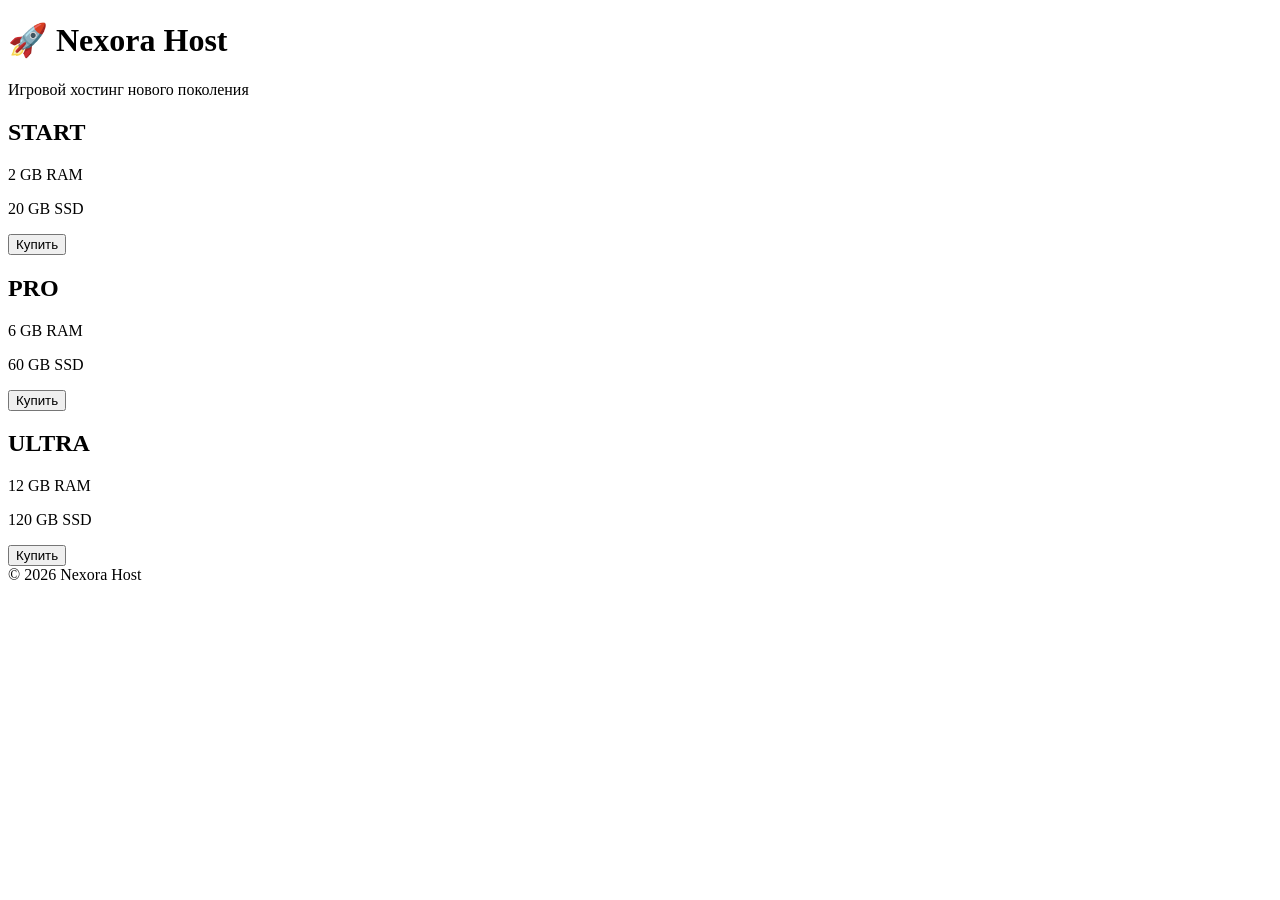
==== Nexora-Host/frontend/index.html @ effbf0fb "Create index.html" ====
<!DOCTYPE html>
<html lang="ru">
<head>
    <meta charset="UTF-8">
    <meta name="viewport" content="width=device-width, initial-scale=1.0">
    <title>Nexora Host</title>
    <link rel="stylesheet" href="style.css">
</head>

<body>

<header>
    <h1>🚀 Nexora Host</h1>
    <p>Игровой хостинг нового поколения</p>
</header>


<section class="plans">

    <div class="card">
        <h2>START</h2>
        <p>2 GB RAM</p>
        <p>20 GB SSD</p>
        <button>Купить</button>
    </div>


    <div class="card">
        <h2>PRO</h2>
        <p>6 GB RAM</p>
        <p>60 GB SSD</p>
        <button>Купить</button>
    </div>


    <div class="card">
        <h2>ULTRA</h2>
        <p>12 GB RAM</p>
        <p>120 GB SSD</p>
        <button>Купить</button>
    </div>

</section>


<footer>
    © 2026 Nexora Host
</footer>


</body>
</html>
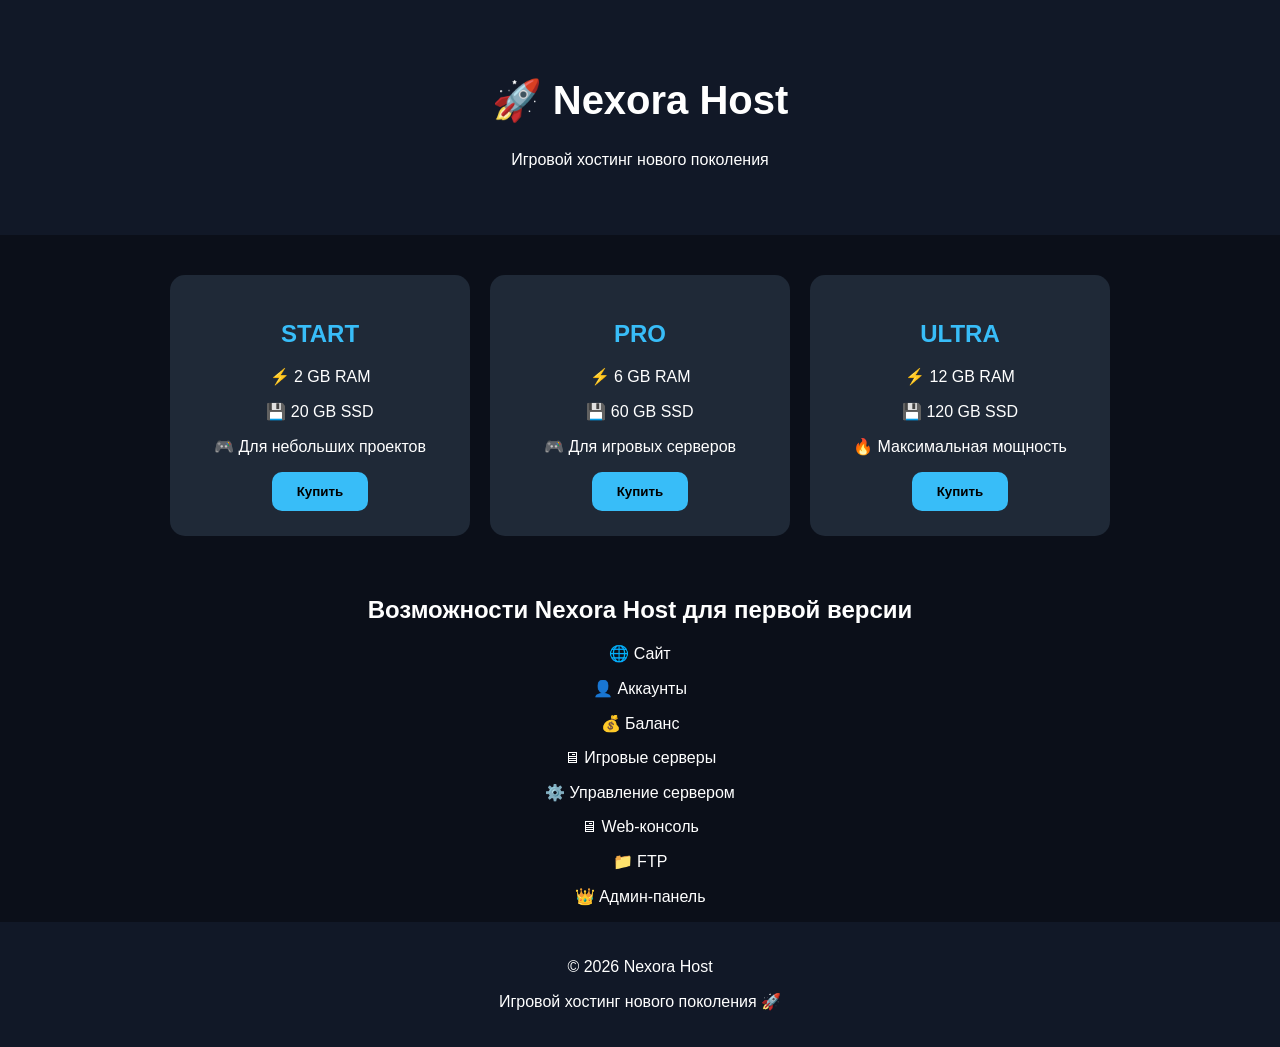
==== commit 68855294: "Update index.html" ====
--- a/Nexora-Host/frontend/index.html
+++ b/Nexora-Host/frontend/index.html
@@ -19,34 +19,56 @@
 
     <div class="card">
         <h2>START</h2>
-        <p>2 GB RAM</p>
-        <p>20 GB SSD</p>
+        <p>⚡ 2 GB RAM</p>
+        <p>💾 20 GB SSD</p>
+        <p>🎮 Для небольших проектов</p>
         <button>Купить</button>
     </div>
 
 
     <div class="card">
         <h2>PRO</h2>
-        <p>6 GB RAM</p>
-        <p>60 GB SSD</p>
+        <p>⚡ 6 GB RAM</p>
+        <p>💾 60 GB SSD</p>
+        <p>🎮 Для игровых серверов</p>
         <button>Купить</button>
     </div>
 
 
     <div class="card">
         <h2>ULTRA</h2>
-        <p>12 GB RAM</p>
-        <p>120 GB SSD</p>
+        <p>⚡ 12 GB RAM</p>
+        <p>💾 120 GB SSD</p>
+        <p>🔥 Максимальная мощность</p>
         <button>Купить</button>
     </div>
 
 </section>
 
 
+<section class="features">
+
+    <h2>Возможности Nexora Host для первой версии</h2>
+
+    <p>🌐 Сайт</p>
+    <p>👤 Аккаунты</p>
+    <p>💰 Баланс</p>
+    <p>🖥 Игровые серверы</p>
+    <p>⚙️ Управление сервером</p>
+    <p>🖥 Web-консоль</p>
+    <p>📁 FTP</p>
+    <p>👑 Админ-панель</p>
+
+</section>
+
+
 <footer>
-    © 2026 Nexora Host
+    <p>© 2026 Nexora Host</p>
+    <p>Игровой хостинг нового поколения 🚀</p>
 </footer>
 
 
+<script src="app.js"></script>
+
 </body>
 </html>
--- a/Nexora-Host/frontend/style.css
+++ b/Nexora-Host/frontend/style.css
@@ -0,0 +1,62 @@
+body {
+    margin: 0;
+    font-family: Arial, sans-serif;
+    background: #0b0f19;
+    color: white;
+    text-align: center;
+}
+
+
+header {
+    padding: 50px 20px;
+    background: #111827;
+}
+
+
+header h1 {
+    font-size: 40px;
+}
+
+
+.plans {
+    display: flex;
+    justify-content: center;
+    gap: 20px;
+    padding: 40px;
+    flex-wrap: wrap;
+}
+
+
+.card {
+    background: #1f2937;
+    padding: 25px;
+    border-radius: 15px;
+    width: 250px;
+}
+
+
+.card h2 {
+    color: #38bdf8;
+}
+
+
+button {
+    background: #38bdf8;
+    border: none;
+    padding: 12px 25px;
+    border-radius: 10px;
+    cursor: pointer;
+    color: black;
+    font-weight: bold;
+}
+
+
+button:hover {
+    opacity: 0.8;
+}
+
+
+footer {
+    padding: 20px;
+    background: #111827;
+}
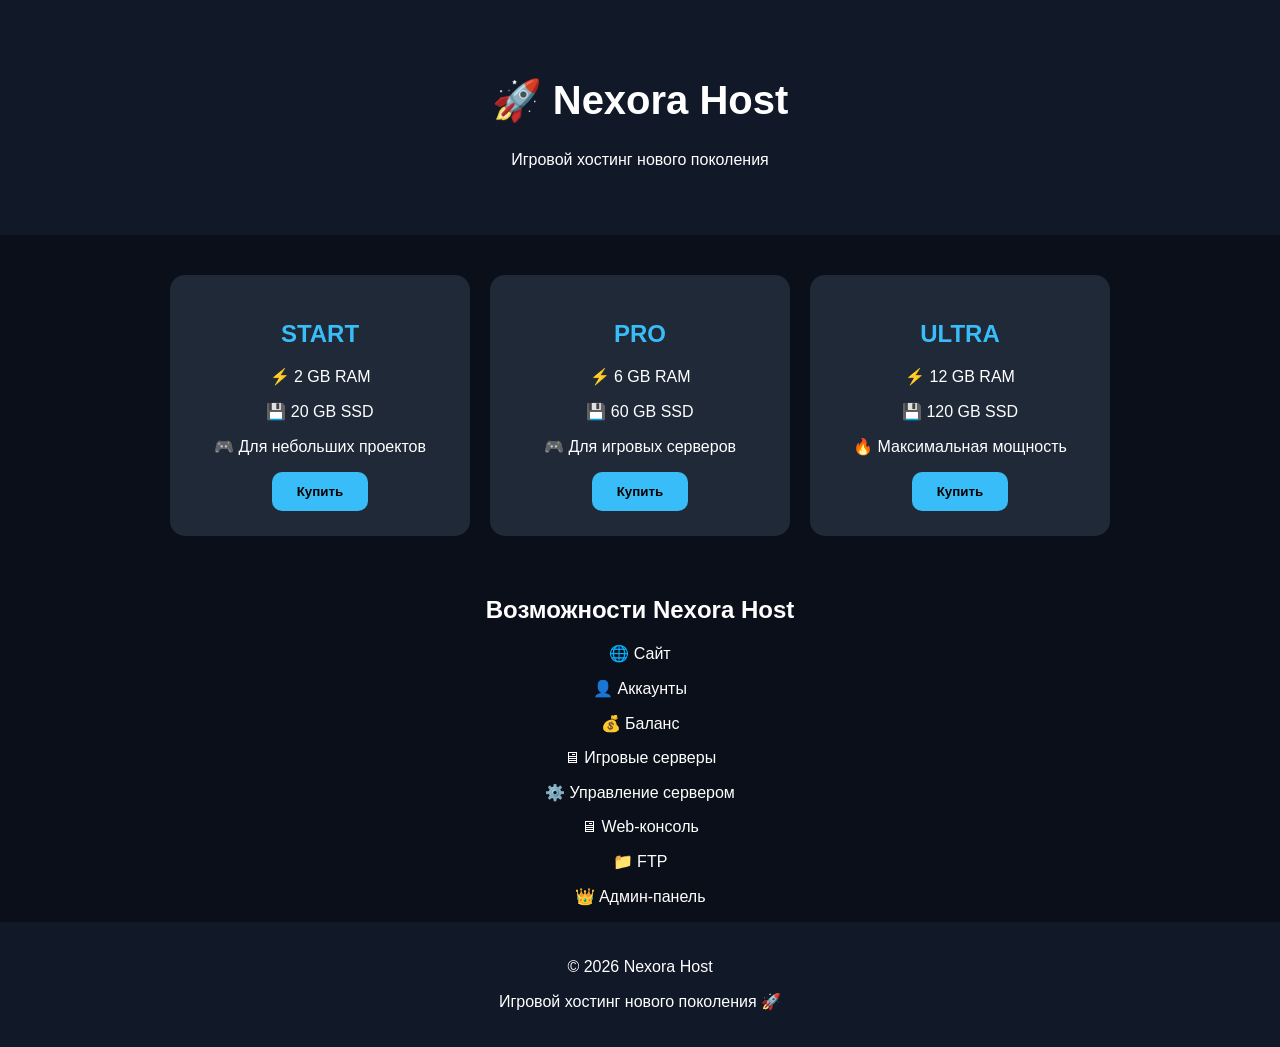
==== commit 199e4c1f: "Update index.html" ====
--- a/Nexora-Host/frontend/index.html
+++ b/Nexora-Host/frontend/index.html
@@ -48,7 +48,7 @@
 
 <section class="features">
 
-    <h2>Возможности Nexora Host для первой версии</h2>
+    <h2>Возможности Nexora Host</h2>
 
     <p>🌐 Сайт</p>
     <p>👤 Аккаунты</p>
